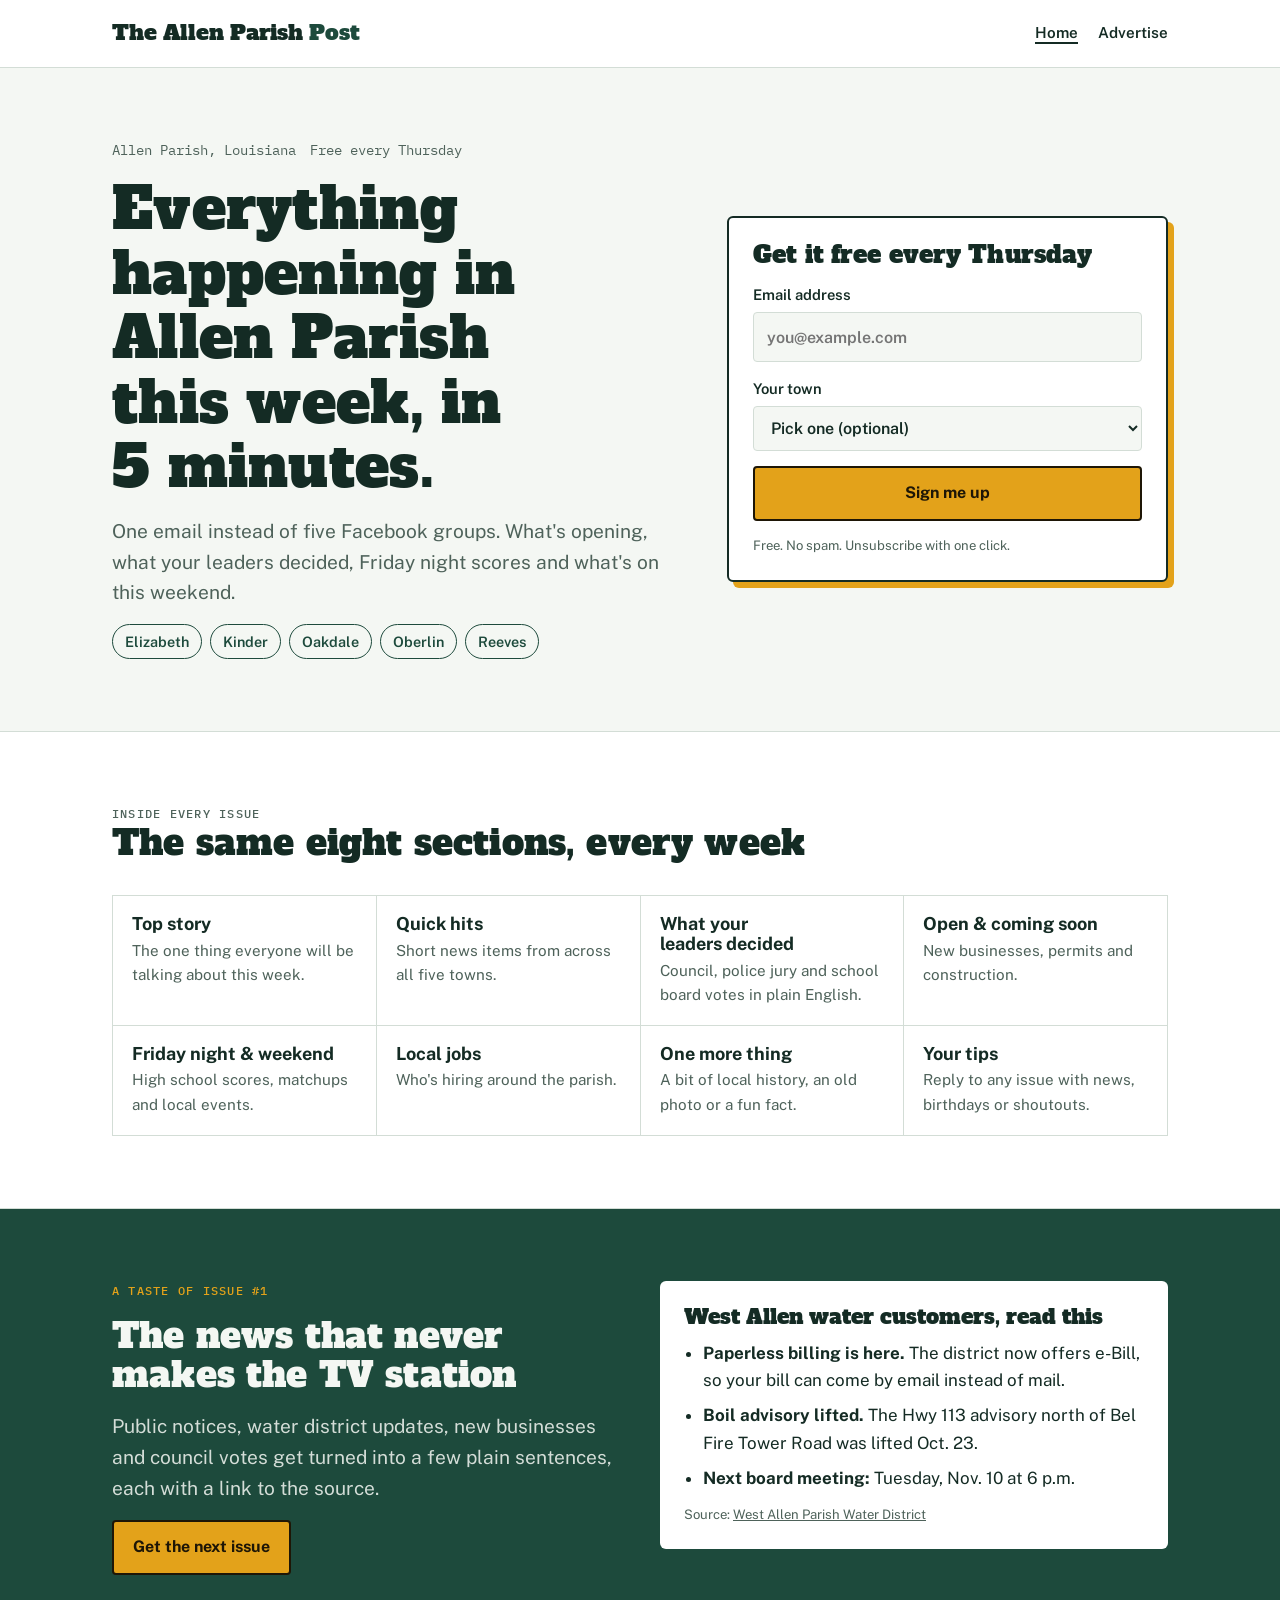
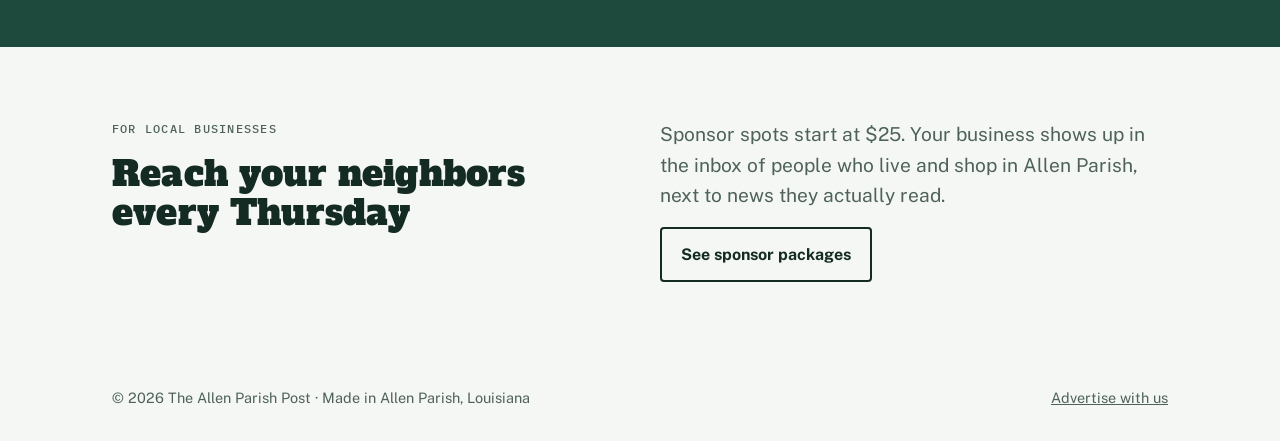
==== site/index.html @ d2cc05c5 "Add The Allen Parish Post website Home page with subscriber signup, Advertise page with sponsor pack" ====
<!doctype html>
<html lang="en">
<head>
<meta charset="utf-8">
<meta name="viewport" content="width=device-width, initial-scale=1, viewport-fit=cover">
<title>The Allen Parish Post</title>
<meta name="description" content="Everything happening in Allen Parish this week, in 5 minutes. A free weekly email covering Elizabeth, Kinder, Oakdale, Oberlin and Reeves.">
<meta property="og:title" content="The Allen Parish Post">
<meta property="og:description" content="Everything happening in Allen Parish this week, in 5 minutes. Free, every Thursday.">
<link rel="preconnect" href="https://fonts.googleapis.com">
<link rel="preconnect" href="https://fonts.gstatic.com" crossorigin>
<link rel="stylesheet" href="https://fonts.googleapis.com/css2?family=Alfa+Slab+One&family=IBM+Plex+Mono:wght@500&family=Public+Sans:wght@400;600;700&display=swap">
<link rel="stylesheet" href="styles.css">
</head>
<body>

<header class="top">
  <div class="wrap">
    <a class="brand" href="/">The Allen Parish <span>Post</span></a>
    <nav class="nav" aria-label="Main">
      <a href="/" aria-current="page">Home</a>
      <a href="/advertise.html">Advertise</a>
    </nav>
  </div>
</header>

<main>
  <section class="band">
    <div class="wrap hero">
      <div class="stack">
        <p class="dateline"><span>Allen Parish, Louisiana</span><span>Free every Thursday</span></p>
        <h1>Everything happening in Allen Parish this week, in 5 minutes.</h1>
        <p class="lede">One email instead of five Facebook groups. What's opening, what your leaders decided, Friday night scores and what's on this weekend.</p>
        <ul class="towns" aria-label="Towns covered">
          <li>Elizabeth</li><li>Kinder</li><li>Oakdale</li><li>Oberlin</li><li>Reeves</li>
        </ul>
      </div>

      <div class="signup" id="subscribe">
        <form name="subscribe" method="POST" action="/thanks.html" data-netlify="true" netlify-honeypot="company">
          <input type="hidden" name="form-name" value="subscribe">
          <p class="hp"><label>Leave this empty <input id="sub-company" name="company" tabindex="-1" autocomplete="off"></label></p>
          <h2 style="font-size:1.5rem">Get it free every Thursday</h2>
          <label for="sub-email">Email address
            <input id="sub-email" type="email" name="email" required autocomplete="email" placeholder="you@example.com">
          </label>
          <label for="sub-town">Your town
            <select id="sub-town" name="town">
              <option value="">Pick one (optional)</option>
              <option>Elizabeth</option><option>Kinder</option><option>Oakdale</option>
              <option>Oberlin</option><option>Reeves</option><option>Somewhere else</option>
            </select>
          </label>
          <button class="btn" type="submit">Sign me up</button>
          <p class="fine">Free. No spam. Unsubscribe with one click.</p>
        </form>
      </div>
    </div>
  </section>

  <section class="band band-surface">
    <div class="wrap">
      <p class="label">Inside every issue</p>
      <h2>The same eight sections, every week</h2>
      <div class="sections">
        <div><h3>Top story</h3><p>The one thing everyone will be talking about this week.</p></div>
        <div><h3>Quick hits</h3><p>Short news items from across all five towns.</p></div>
        <div><h3>What your leaders decided</h3><p>Council, police jury and school board votes in plain English.</p></div>
        <div><h3>Open &amp; coming soon</h3><p>New businesses, permits and construction.</p></div>
        <div><h3>Friday night &amp; weekend</h3><p>High school scores, matchups and local events.</p></div>
        <div><h3>Local jobs</h3><p>Who's hiring around the parish.</p></div>
        <div><h3>One more thing</h3><p>A bit of local history, an old photo or a fun fact.</p></div>
        <div><h3>Your tips</h3><p>Reply to any issue with news, birthdays or shoutouts.</p></div>
      </div>
    </div>
  </section>

  <section class="band band-pine">
    <div class="wrap sample">
      <div class="stack">
        <p class="label">A taste of Issue #1</p>
        <h2>The news that never makes the TV station</h2>
        <p class="lede">Public notices, water district updates, new businesses and council votes get turned into a few plain sentences, each with a link to the source.</p>
        <a class="btn" href="#subscribe" style="align-self:flex-start">Get the next issue</a>
      </div>
      <article class="clip">
        <h3>West Allen water customers, read this</h3>
        <ul>
          <li><b>Paperless billing is here.</b> The district now offers e-Bill, so your bill can come by email instead of mail.</li>
          <li><b>Boil advisory lifted.</b> The Hwy 113 advisory north of Bel Fire Tower Road was lifted Oct. 23.</li>
          <li><b>Next board meeting:</b> Tuesday, Nov. 10 at 6 p.m.</li>
        </ul>
        <p class="src">Source: <a href="https://westallenwater.myruralwater.com/recent-news" rel="noopener" target="_blank">West Allen Parish Water District</a></p>
      </article>
    </div>
  </section>

  <section class="band">
    <div class="wrap two">
      <div class="stack">
        <p class="label">For local businesses</p>
        <h2>Reach your neighbors every Thursday</h2>
      </div>
      <div class="stack">
        <p class="lede">Sponsor spots start at $25. Your business shows up in the inbox of people who live and shop in Allen Parish, next to news they actually read.</p>
        <a class="btn btn-quiet" href="/advertise.html" style="align-self:flex-start">See sponsor packages</a>
      </div>
    </div>
  </section>
</main>

<footer>
  <div class="wrap">
    <span>© <span id="yr">2026</span> The Allen Parish Post · Made in Allen Parish, Louisiana</span>
    <a href="/advertise.html">Advertise with us</a>
  </div>
</footer>
<script>document.getElementById('yr').textContent = new Date().getFullYear();</script>
</body>
</html>
---- site/styles.css ----
/* Layout: single reading column (max 68rem) with full-width colored bands; masthead slab type, civic sans body */
:root {
  --paper: #F4F7F3;
  --surface: #FFFFFF;
  --ink: #142B24;
  --muted: #4E625A;
  --line: #D3DDD6;
  --pine: #1D4A3C;
  --pine-ink: #F4F7F3;
  --gold: #E3A21A;
  --gold-ink: #1E1606;
  --gold-soft: #FBEFD2;

  --display: "Alfa Slab One", "Rockwell", "Roboto Slab", Georgia, serif;
  --body: "Public Sans", -apple-system, "Segoe UI", system-ui, sans-serif;
  --mono: "IBM Plex Mono", ui-monospace, Menlo, monospace;
}
@media (prefers-color-scheme: dark) {
  :root:not([data-theme="light"]) {
    --paper: #0E1A16; --surface: #15241F; --ink: #E6EEE9; --muted: #A1B4AB; --line: #2A3D36;
    --pine: #1A3B31; --pine-ink: #E6EEE9; --gold: #F0B43A; --gold-ink: #1E1606; --gold-soft: #3A2E12;
    color-scheme: dark;
  }
}
:root[data-theme="dark"] {
  --paper: #0E1A16; --surface: #15241F; --ink: #E6EEE9; --muted: #A1B4AB; --line: #2A3D36;
  --pine: #1A3B31; --pine-ink: #E6EEE9; --gold: #F0B43A; --gold-ink: #1E1606; --gold-soft: #3A2E12;
  color-scheme: dark;
}

* { box-sizing: border-box; }
html { -webkit-text-size-adjust: 100%; }
body {
  margin: 0;
  background: var(--paper);
  color: var(--ink);
  font-family: var(--body);
  font-size: 1.0625rem;
  line-height: 1.6;
}
img { max-width: 100%; }
a { color: inherit; }
h1, h2, h3 { margin: 0; line-height: 1.12; text-wrap: balance; }
h1, h2 { font-family: var(--display); font-weight: 400; letter-spacing: .005em; }
h1 { font-size: clamp(2.2rem, 6vw, 3.6rem); }
h2 { font-size: clamp(1.6rem, 3.6vw, 2.2rem); }
h3 { font-size: 1.125rem; font-weight: 700; }
p { margin: 0; }
:focus-visible { outline: 3px solid var(--gold); outline-offset: 2px; }

.wrap {
  max-width: 68rem;
  margin: 0 auto;
  padding-left: max(16px, env(safe-area-inset-left, 0px));
  padding-right: max(16px, env(safe-area-inset-right, 0px));
}
.band { padding-block: clamp(2.5rem, 6vw, 4.5rem); }
.band-pine { background: var(--pine); color: var(--pine-ink); }
.band-surface { background: var(--surface); border-block: 1px solid var(--line); }
.stack { display: flex; flex-direction: column; gap: 1rem; }
.lede { font-size: 1.2rem; color: var(--muted); max-width: 38rem; }
.band-pine .lede { color: inherit; opacity: .85; }
.label {
  font-family: var(--mono); font-size: .78rem; font-weight: 500;
  letter-spacing: .1em; text-transform: uppercase; color: var(--muted);
}
.band-pine .label { color: var(--gold); }

/* masthead */
.top { padding-block: 1rem; border-bottom: 1px solid var(--line); background: var(--surface); }
.top .wrap { display: flex; align-items: center; justify-content: space-between; gap: 1rem; flex-wrap: wrap; }
.brand { font-family: var(--display); font-size: 1.35rem; text-decoration: none; color: var(--ink); }
.brand span { color: var(--pine); }
:root[data-theme="dark"] .brand span { color: var(--gold); }
@media (prefers-color-scheme: dark) { :root:not([data-theme="light"]) .brand span { color: var(--gold); } }
.nav { display: flex; gap: 1.25rem; font-weight: 600; font-size: .95rem; }
.nav a { text-decoration: none; }
.nav a:hover, .nav a[aria-current="page"] { text-decoration: underline; text-underline-offset: 4px; text-decoration-thickness: 2px; }

/* hero */
.hero { display: grid; grid-template-columns: minmax(0, 1.25fr) minmax(0, 1fr); gap: clamp(2rem, 5vw, 4rem); align-items: center; }
.hero > * { min-width: 0; }
.dateline { font-family: var(--mono); font-size: .85rem; color: var(--muted); display: flex; flex-wrap: wrap; gap: .25rem .9rem; }
.towns { display: flex; flex-wrap: wrap; gap: .5rem; padding: 0; margin: 0; list-style: none; }
.towns li { font-weight: 600; font-size: .9rem; padding: .3rem .75rem; border: 1.5px solid var(--pine); border-radius: 999px; color: var(--pine); }
@media (prefers-color-scheme: dark) { :root:not([data-theme="light"]) .towns li { border-color: var(--gold); color: var(--gold); } }
:root[data-theme="dark"] .towns li { border-color: var(--gold); color: var(--gold); }

/* signup */
.signup { background: var(--surface); border: 2px solid var(--ink); border-radius: 6px; padding: 1.5rem; box-shadow: 6px 6px 0 var(--gold); }
form { display: flex; flex-direction: column; gap: .9rem; }
label { display: flex; flex-direction: column; gap: .35rem; font-weight: 600; font-size: .92rem; }
input, select, textarea {
  font: inherit; font-size: 1rem; color: var(--ink); background: var(--paper);
  border: 1.5px solid var(--line); border-radius: 4px; padding: .7rem .8rem; width: 100%;
}
textarea { min-height: 6rem; resize: vertical; }
.hp { position: absolute; left: -9999px; }
.fine { font-size: .82rem; color: var(--muted); }
.btn {
  display: inline-flex; justify-content: center; align-items: center;
  font: inherit; font-weight: 700; font-size: 1rem; text-decoration: none; cursor: pointer;
  background: var(--gold); color: var(--gold-ink); border: 2px solid var(--gold-ink);
  border-radius: 4px; padding: .8rem 1.2rem;
}
.btn:hover { filter: brightness(1.05); }
.btn-quiet { background: transparent; color: inherit; border-color: currentColor; }

/* sections list */
.sections { display: grid; grid-template-columns: repeat(auto-fit, minmax(15rem, 1fr)); gap: 1px; background: var(--line); border: 1px solid var(--line); margin-top: 2rem; }
.sections div { background: var(--surface); padding: 1.1rem 1.2rem; display: flex; flex-direction: column; gap: .3rem; }
.sections p { color: var(--muted); font-size: .95rem; }

/* sample */
.sample { display: grid; grid-template-columns: minmax(0, 1fr) minmax(0, 1fr); gap: 2.5rem; align-items: start; }
.sample > * { min-width: 0; }
.clip { background: var(--surface); color: var(--ink); border-radius: 6px; padding: 1.5rem; display: flex; flex-direction: column; gap: .75rem; }
.clip h3 { font-family: var(--display); font-weight: 400; font-size: 1.3rem; }
.clip ul { margin: 0; padding-left: 1.2rem; display: flex; flex-direction: column; gap: .5rem; }
.clip .src { font-size: .82rem; color: var(--muted); }
.clip .src a { color: inherit; }

/* pricing */
.rates { display: grid; grid-template-columns: repeat(auto-fit, minmax(14.5rem, 1fr)); gap: 1rem; margin-top: 2rem; }
.rate { background: var(--surface); border: 1.5px solid var(--line); border-radius: 6px; padding: 1.4rem; display: flex; flex-direction: column; gap: .8rem; }
.rate.featured { border: 2px solid var(--ink); box-shadow: 6px 6px 0 var(--gold); }
.price { font-family: var(--display); font-size: 2.2rem; line-height: 1; font-variant-numeric: tabular-nums; }
.price small { font-family: var(--body); font-size: .95rem; color: var(--muted); font-weight: 600; }
.rate ul { margin: 0; padding-left: 1.1rem; color: var(--muted); font-size: .95rem; display: flex; flex-direction: column; gap: .3rem; flex: 1; }
.tag { align-self: flex-start; font-family: var(--mono); font-size: .72rem; letter-spacing: .08em; text-transform: uppercase; background: var(--gold-soft); color: var(--ink); padding: .2rem .5rem; border-radius: 3px; }

.two { display: grid; grid-template-columns: minmax(0, 1fr) minmax(0, 1fr); gap: 2.5rem; align-items: start; }
.two > * { min-width: 0; }
.checks { margin: 0; padding: 0; list-style: none; display: flex; flex-direction: column; gap: .7rem; }
.checks li { padding-left: 1.6rem; position: relative; }
.checks li::before { content: ""; position: absolute; left: 0; top: .5em; width: .7rem; height: .7rem; background: var(--gold); border-radius: 2px; }

footer { padding-block: 2rem; font-size: .9rem; color: var(--muted); }
footer .wrap { display: flex; justify-content: space-between; gap: 1rem; flex-wrap: wrap; }

@media (max-width: 760px) {
  .hero, .sample, .two { grid-template-columns: minmax(0, 1fr); }
}
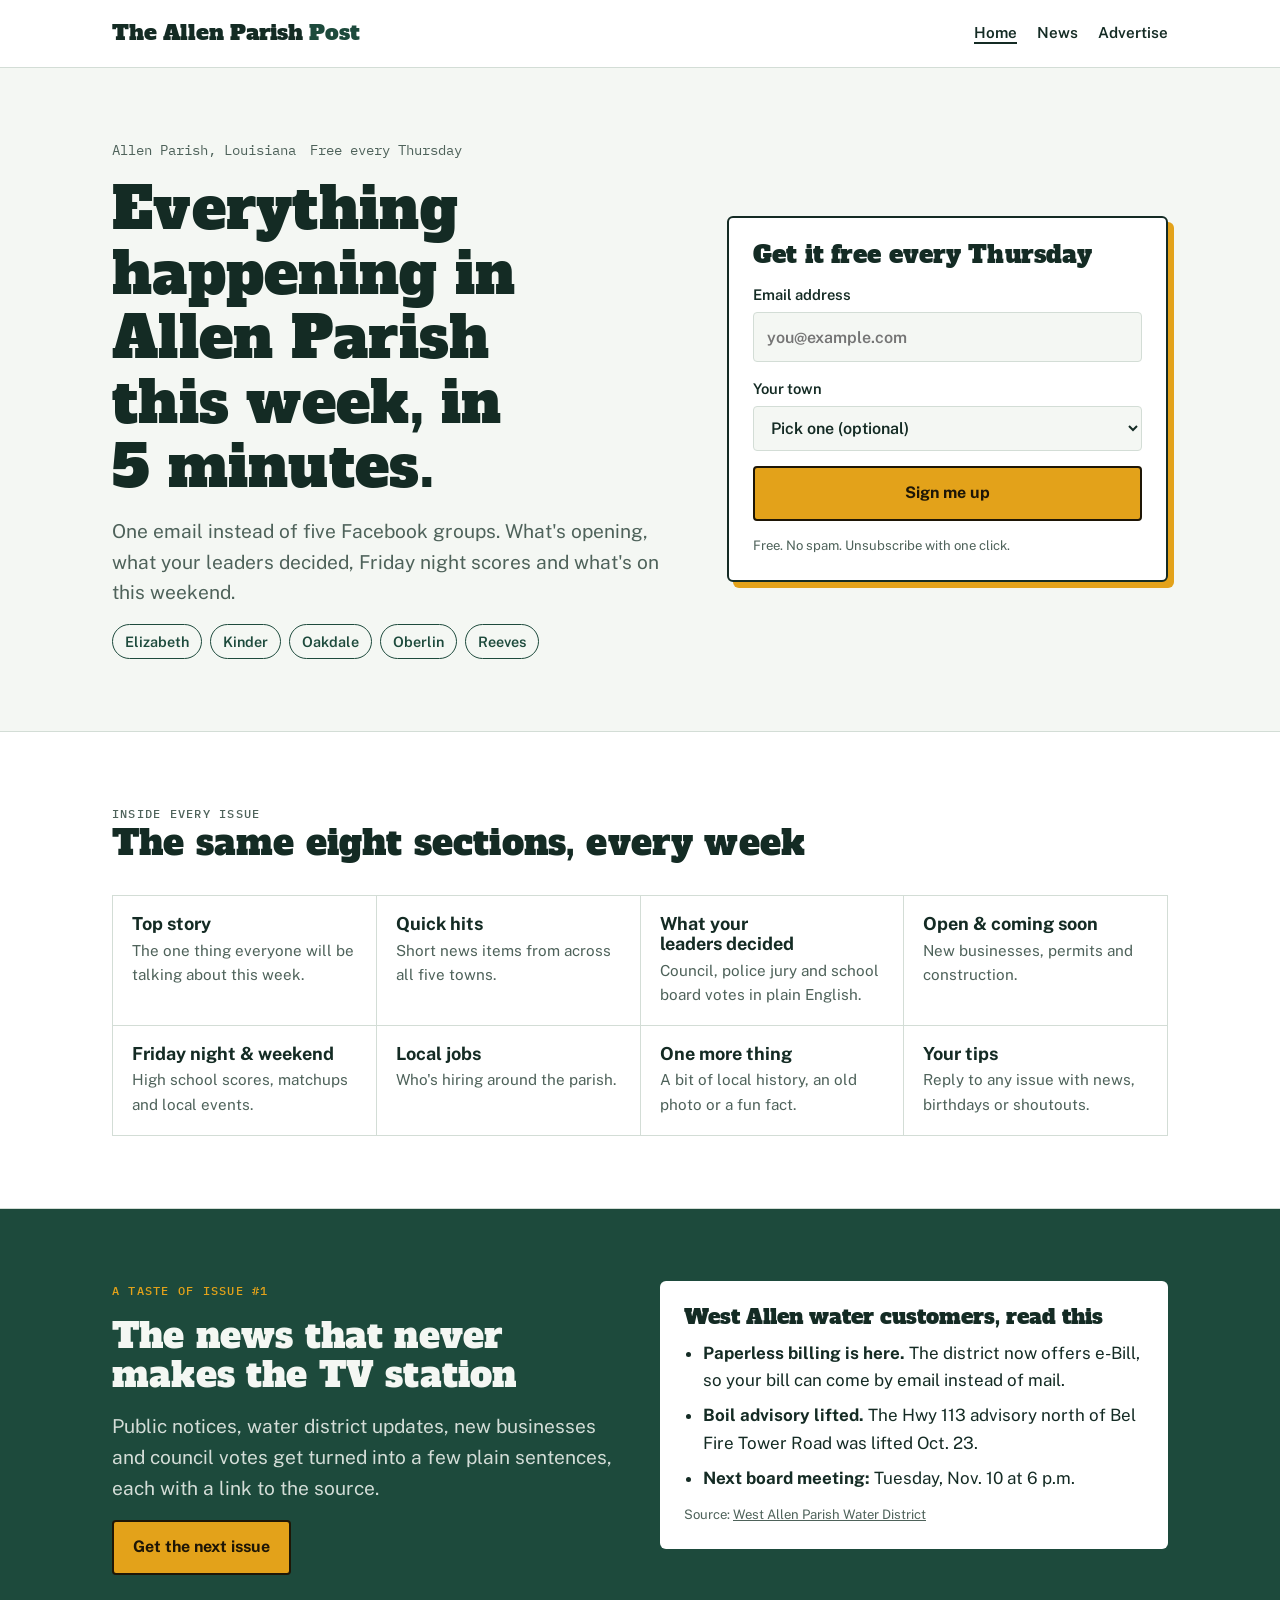
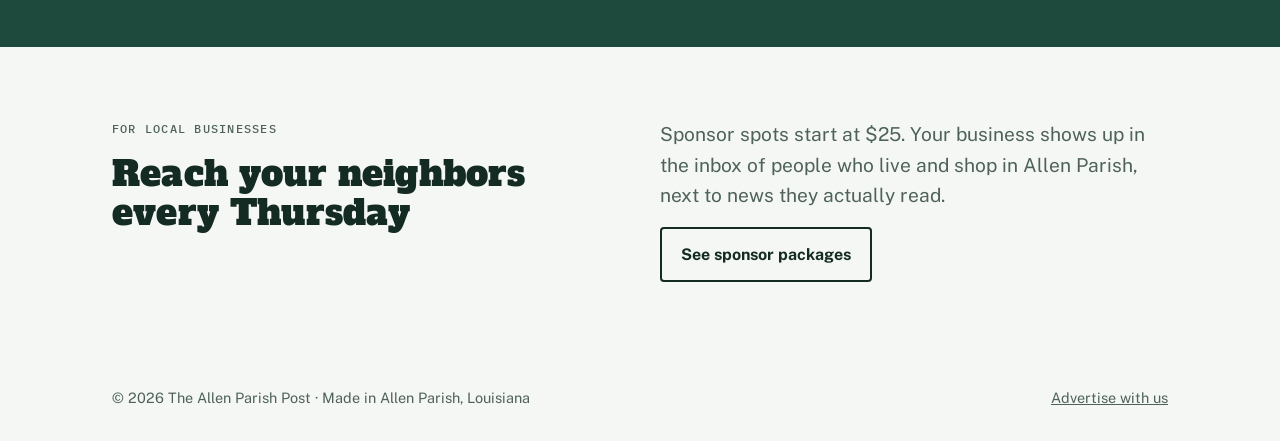
==== commit 05cc0af8: "Add News section with issue page template The News page lists published issues and shows a signup pr" ====
--- a/site/index.html
+++ b/site/index.html
@@ -19,6 +19,7 @@
     <a class="brand" href="/">The Allen Parish <span>Post</span></a>
     <nav class="nav" aria-label="Main">
       <a href="/" aria-current="page">Home</a>
+      <a href="/news/">News</a>
       <a href="/advertise.html">Advertise</a>
     </nav>
   </div>
--- a/site/styles.css
+++ b/site/styles.css
@@ -141,3 +141,22 @@
 @media (max-width: 760px) {
   .hero, .sample, .two { grid-template-columns: minmax(0, 1fr); }
 }
+
+/* news list + issue pages */
+.muted { color: var(--muted); }
+.issues { list-style: none; margin: 1rem 0 0; padding: 0; display: flex; flex-direction: column; border-top: 1px solid var(--line); }
+.issues li { border-bottom: 1px solid var(--line); }
+.issues a { display: flex; flex-direction: column; gap: .3rem; padding-block: 1.1rem; text-decoration: none; }
+.issues a:hover h2 { text-decoration: underline; text-underline-offset: 4px; }
+.issues h2 { font-size: 1.4rem; }
+.issues p { color: var(--muted); }
+.empty-issues { display: flex; flex-direction: column; gap: .75rem; background: var(--surface); border: 1.5px dashed var(--line); border-radius: 6px; padding: 1.5rem; max-width: 36rem; }
+.issue { max-width: 44rem; display: flex; flex-direction: column; gap: 1.1rem; }
+.issue h2 { font-size: 1.6rem; margin-top: 1.2rem; }
+.issue ul, .issue ol { margin: 0; padding-left: 1.3rem; display: flex; flex-direction: column; gap: .5rem; }
+.issue table { border-collapse: collapse; width: 100%; font-variant-numeric: tabular-nums; }
+.issue th, .issue td { text-align: left; padding: .5rem .6rem; border-bottom: 1px solid var(--line); }
+.issue .src { font-size: .85rem; color: var(--muted); }
+.issue .sponsor { background: var(--gold-soft); border-radius: 6px; padding: 1rem 1.2rem; }
+.issue .sponsor::before { content: "Sponsor"; display: block; font-family: var(--mono); font-size: .72rem; letter-spacing: .1em; text-transform: uppercase; color: var(--muted); margin-bottom: .3rem; }
+.issue .signup { margin-top: 1.5rem; }
